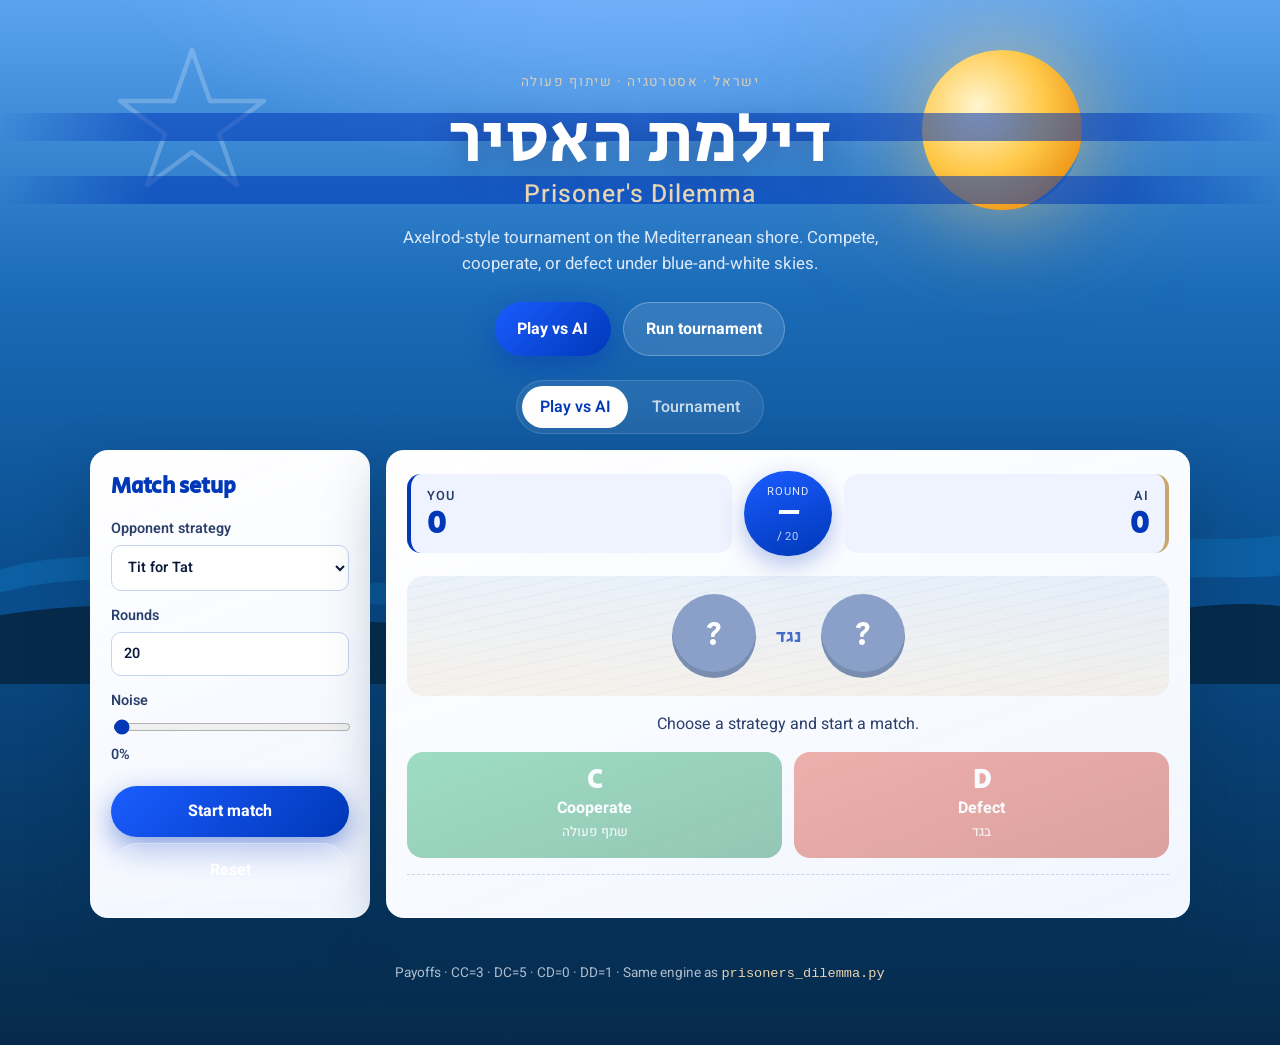
==== docs/index.html @ a9bf6294 "Host browser UI on GitHub Pages via docs/ Co-authored-by: Cursor <cursoragent@cursor.com>" ====
<!DOCTYPE html>
<html lang="en">
<head>
  <meta charset="UTF-8" />
  <meta name="viewport" content="width=device-width, initial-scale=1" />
  <title>דילמת האסיר · Prisoner's Dilemma</title>
  <link rel="preconnect" href="https://fonts.googleapis.com" />
  <link rel="preconnect" href="https://fonts.gstatic.com" crossorigin />
  <link href="https://fonts.googleapis.com/css2?family=Heebo:wght@400;500;700;800&family=Secular+One&display=swap" rel="stylesheet" />
  <link rel="stylesheet" href="styles.css" />
</head>
<body>
  <div class="sky" aria-hidden="true">
    <div class="sun"></div>
    <svg class="star-field" viewBox="0 0 120 120" xmlns="http://www.w3.org/2000/svg">
      <polygon class="magen" points="60,8 72,42 108,42 78,64 90,98 60,76 30,98 42,64 12,42 48,42" />
    </svg>
    <div class="flag-band flag-band-top"></div>
    <div class="flag-band flag-band-bottom"></div>
  </div>

  <svg class="coast" viewBox="0 0 1440 220" preserveAspectRatio="none" aria-hidden="true">
    <path class="wave wave-back" d="M0,120 C180,80 360,160 540,120 C720,80 900,160 1080,120 C1260,80 1380,100 1440,90 L1440,220 L0,220 Z" />
    <path class="wave wave-mid" d="M0,140 C200,100 400,180 600,140 C800,100 1000,180 1200,140 C1320,120 1400,130 1440,125 L1440,220 L0,220 Z" />
    <path class="wave wave-front" d="M0,160 C240,130 420,190 660,160 C900,130 1100,190 1320,155 C1380,148 1420,150 1440,152 L1440,220 L0,220 Z" />
  </svg>

  <header class="hero">
    <p class="eyebrow" lang="he">ישראל · אסטרטגיה · שיתוף פעולה</p>
    <h1>
      <span class="he" lang="he">דילמת האסיר</span>
      <span class="en">Prisoner's Dilemma</span>
    </h1>
    <p class="lede">Axelrod-style tournament on the Mediterranean shore. Compete, cooperate, or defect under blue-and-white skies.</p>
    <div class="hero-cta">
      <button type="button" class="btn btn-primary" data-mode="play">Play vs AI</button>
      <button type="button" class="btn btn-ghost" data-mode="tournament">Run tournament</button>
    </div>
  </header>

  <main>
    <nav class="tabs" role="tablist">
      <button type="button" class="tab is-active" role="tab" aria-selected="true" data-panel="play">Play vs AI</button>
      <button type="button" class="tab" role="tab" aria-selected="false" data-panel="tournament">Tournament</button>
    </nav>

    <section id="panel-play" class="panel is-active" role="tabpanel">
      <div class="play-layout">
        <aside class="card controls">
          <h2>Match setup</h2>
          <label>
            Opponent strategy
            <select id="opponent">
              <option value="Tit for Tat" selected>Tit for Tat</option>
              <option value="Tit for Two Tats">Tit for Two Tats</option>
              <option value="Grim Trigger">Grim Trigger</option>
              <option value="Pavlov">Pavlov</option>
              <option value="Always Cooperate">Always Cooperate</option>
              <option value="Always Defect">Always Defect</option>
              <option value="Suspicious Tit for Tat">Suspicious Tit for Tat</option>
              <option value="Random">Random</option>
            </select>
          </label>
          <label>
            Rounds
            <input id="play-rounds" type="number" min="1" max="500" value="20" />
          </label>
          <label>
            Noise
            <input id="play-noise" type="range" min="0" max="0.3" step="0.01" value="0" />
            <span id="play-noise-label">0%</span>
          </label>
          <button type="button" class="btn btn-primary" id="start-match">Start match</button>
          <button type="button" class="btn btn-ghost" id="reset-match">Reset</button>
        </aside>

        <div class="arena card">
          <div class="scoreboard">
            <div class="score you">
              <span class="label">You</span>
              <strong id="score-you">0</strong>
            </div>
            <div class="round-badge">
              <span>Round</span>
              <strong id="round-num">—</strong>
              <span class="of">/ <span id="round-total">20</span></span>
            </div>
            <div class="score ai">
              <span class="label" id="ai-label">AI</span>
              <strong id="score-ai">0</strong>
            </div>
          </div>

          <div class="move-stage" id="move-stage">
            <div class="token you-token" id="you-token">?</div>
            <div class="vs" lang="he">נגד</div>
            <div class="token ai-token" id="ai-token">?</div>
          </div>

          <p class="status" id="play-status">Choose a strategy and start a match.</p>

          <div class="actions" id="actions">
            <button type="button" class="btn btn-coop" id="btn-c" disabled>
              <span class="glyph">C</span>
              Cooperate
              <small lang="he">שתף פעולה</small>
            </button>
            <button type="button" class="btn btn-defect" id="btn-d" disabled>
              <span class="glyph">D</span>
              Defect
              <small lang="he">בגד</small>
            </button>
          </div>

          <div class="history" id="history" aria-live="polite"></div>
        </div>
      </div>
    </section>

    <section id="panel-tournament" class="panel" role="tabpanel" hidden>
      <div class="tour-layout">
        <aside class="card controls">
          <h2>Tournament</h2>
          <label>
            Rounds per match
            <input id="t-rounds" type="number" min="1" max="2000" value="200" />
          </label>
          <label>
            Noise
            <input id="t-noise" type="range" min="0" max="0.3" step="0.01" value="0" />
            <span id="t-noise-label">0%</span>
          </label>
          <label>
            Seed (optional)
            <input id="t-seed" type="number" placeholder="e.g. 42" />
          </label>
          <button type="button" class="btn btn-primary" id="run-tournament">Run tournament</button>
        </aside>

        <div class="card board">
          <h2>Leaderboard</h2>
          <p class="board-note" lang="he">לוח תוצאות · eight classic strategies</p>
          <ol id="leaderboard" class="leaderboard">
            <li class="empty">Press <strong>Run tournament</strong> to rank the strategies.</li>
          </ol>
        </div>
      </div>
    </section>
  </main>

  <footer>
    <p>Payoffs · CC=3 · DC=5 · CD=0 · DD=1 · Same engine as <code>prisoners_dilemma.py</code></p>
  </footer>

  <script src="game.js"></script>
</body>
</html>
---- docs/styles.css ----
:root {
  --flag-blue: #0038b8;
  --flag-blue-bright: #1a5cff;
  --flag-blue-soft: #4d7fff;
  --white: #f7f9ff;
  --ink: #0b1a3a;
  --ink-soft: #2a3f6b;
  --sand: #e8d4b0;
  --stone: #c9a66b;
  --sea: #0a4d8c;
  --sea-deep: #062a4a;
  --olive: #3d6b4f;
  --coop: #1f8a5b;
  --defect: #c0392b;
  --glow: rgba(255, 214, 120, 0.45);
  --radius: 18px;
  --shadow: 0 24px 60px rgba(6, 42, 74, 0.35);
  font-family: "Heebo", system-ui, sans-serif;
  color: var(--ink);
  background: var(--sea-deep);
}

*,
*::before,
*::after {
  box-sizing: border-box;
}

html,
body {
  margin: 0;
  min-height: 100%;
}

body {
  position: relative;
  overflow-x: hidden;
  background:
    radial-gradient(ellipse 80% 50% at 50% -10%, #7eb6ff 0%, transparent 55%),
    linear-gradient(180deg, #5aa3ef 0%, #1a6bb8 28%, #0a4d8c 55%, #062a4a 100%);
  color: var(--white);
}

.sky {
  position: absolute;
  inset: 0 0 auto 0;
  height: 70vh;
  pointer-events: none;
  overflow: hidden;
  z-index: 0;
}

.sun {
  position: absolute;
  top: 8%;
  left: 72%;
  width: clamp(80px, 14vw, 160px);
  height: clamp(80px, 14vw, 160px);
  border-radius: 50%;
  background: radial-gradient(circle at 35% 35%, #fff6d0, #ffc94a 45%, #f09a1a 75%, transparent 76%);
  box-shadow: 0 0 80px var(--glow), 0 0 160px rgba(255, 180, 60, 0.35);
  animation: sun-rise 1.4s ease-out both;
}

.star-field {
  position: absolute;
  top: 6%;
  left: 8%;
  width: clamp(90px, 16vw, 180px);
  opacity: 0.22;
  animation: spin-slow 48s linear infinite;
}

.magen {
  fill: none;
  stroke: #fff;
  stroke-width: 3;
  stroke-linejoin: round;
}

.flag-band {
  position: absolute;
  left: 0;
  right: 0;
  height: 28px;
  background: linear-gradient(90deg, transparent, var(--flag-blue) 12%, var(--flag-blue) 88%, transparent);
  opacity: 0.55;
}

.flag-band-top {
  top: 18%;
}

.flag-band-bottom {
  top: 28%;
}

.coast {
  position: absolute;
  left: 0;
  right: 0;
  top: 48vh;
  width: 100%;
  height: 28vh;
  z-index: 0;
  pointer-events: none;
}

.wave {
  animation: drift 9s ease-in-out infinite alternate;
}

.wave-back {
  fill: #0d5fa3;
  animation-duration: 12s;
}

.wave-mid {
  fill: #0a4d8c;
  animation-duration: 9s;
  animation-delay: -2s;
}

.wave-front {
  fill: #062a4a;
  animation-duration: 7s;
  animation-delay: -4s;
}

.hero,
main,
footer {
  position: relative;
  z-index: 1;
  width: min(1100px, calc(100% - 2rem));
  margin-inline: auto;
}

.hero {
  padding: clamp(3rem, 8vh, 5.5rem) 0 1.5rem;
  text-align: center;
}

.eyebrow {
  margin: 0 0 0.75rem;
  font-size: 0.85rem;
  letter-spacing: 0.12em;
  text-transform: uppercase;
  color: var(--sand);
  opacity: 0.9;
}

.hero h1 {
  margin: 0;
  display: grid;
  gap: 0.2rem;
  line-height: 1.05;
}

.hero .he {
  font-family: "Secular One", "Heebo", sans-serif;
  font-size: clamp(2.6rem, 8vw, 4.4rem);
  font-weight: 400;
  color: #fff;
  text-shadow: 0 6px 30px rgba(0, 30, 80, 0.45);
}

.hero .en {
  font-size: clamp(1.1rem, 3vw, 1.55rem);
  font-weight: 500;
  color: var(--sand);
  letter-spacing: 0.04em;
}

.lede {
  margin: 1.1rem auto 1.6rem;
  max-width: 34rem;
  font-size: 1.05rem;
  line-height: 1.55;
  color: rgba(247, 249, 255, 0.88);
}

.hero-cta {
  display: flex;
  flex-wrap: wrap;
  gap: 0.75rem;
  justify-content: center;
}

.btn {
  appearance: none;
  border: 0;
  border-radius: 999px;
  padding: 0.85rem 1.4rem;
  font: inherit;
  font-weight: 700;
  cursor: pointer;
  transition: transform 0.18s ease, box-shadow 0.18s ease, background 0.18s ease;
}

.btn:disabled {
  opacity: 0.45;
  cursor: not-allowed;
  transform: none;
}

.btn:not(:disabled):hover {
  transform: translateY(-2px);
}

.btn-primary {
  background: linear-gradient(135deg, var(--flag-blue-bright), var(--flag-blue));
  color: #fff;
  box-shadow: 0 10px 28px rgba(0, 56, 184, 0.45);
}

.btn-ghost {
  background: rgba(255, 255, 255, 0.12);
  color: #fff;
  border: 1px solid rgba(255, 255, 255, 0.28);
  backdrop-filter: blur(8px);
}

.btn-coop {
  flex: 1;
  min-width: 140px;
  display: grid;
  gap: 0.15rem;
  justify-items: center;
  background: linear-gradient(160deg, #2db87a, var(--coop));
  color: #fff;
  border-radius: 16px;
  padding: 1rem;
}

.btn-defect {
  flex: 1;
  min-width: 140px;
  display: grid;
  gap: 0.15rem;
  justify-items: center;
  background: linear-gradient(160deg, #e25545, var(--defect));
  color: #fff;
  border-radius: 16px;
  padding: 1rem;
}

.btn .glyph {
  font-family: "Secular One", sans-serif;
  font-size: 1.6rem;
  line-height: 1;
}

.btn small {
  font-weight: 500;
  opacity: 0.85;
}

.tabs {
  display: flex;
  gap: 0.4rem;
  padding: 0.35rem;
  margin-bottom: 1rem;
  background: rgba(255, 255, 255, 0.08);
  border: 1px solid rgba(255, 255, 255, 0.14);
  border-radius: 999px;
  width: fit-content;
  margin-inline: auto;
}

.tab {
  border: 0;
  background: transparent;
  color: rgba(255, 255, 255, 0.75);
  font: inherit;
  font-weight: 600;
  padding: 0.55rem 1.1rem;
  border-radius: 999px;
  cursor: pointer;
}

.tab.is-active {
  background: #fff;
  color: var(--flag-blue);
}

.panel {
  display: none;
  animation: fade-up 0.45s ease both;
}

.panel.is-active {
  display: block;
}

.play-layout,
.tour-layout {
  display: grid;
  grid-template-columns: minmax(220px, 280px) 1fr;
  gap: 1rem;
}

@media (max-width: 800px) {
  .play-layout,
  .tour-layout {
    grid-template-columns: 1fr;
  }
}

.card {
  background:
    linear-gradient(160deg, rgba(255, 255, 255, 0.96), rgba(240, 245, 255, 0.92)),
    #fff;
  color: var(--ink);
  border-radius: var(--radius);
  padding: 1.25rem;
  box-shadow: var(--shadow);
  border: 1px solid rgba(255, 255, 255, 0.5);
}

.controls h2,
.board h2 {
  margin: 0 0 1rem;
  font-family: "Secular One", "Heebo", sans-serif;
  font-size: 1.35rem;
  color: var(--flag-blue);
}

.controls label {
  display: grid;
  gap: 0.35rem;
  margin-bottom: 0.9rem;
  font-size: 0.9rem;
  font-weight: 600;
  color: var(--ink-soft);
}

.controls input,
.controls select {
  width: 100%;
  border: 1.5px solid #c8d4ef;
  border-radius: 10px;
  padding: 0.65rem 0.75rem;
  font: inherit;
  background: #fff;
  color: var(--ink);
}

.controls input[type="range"] {
  padding: 0;
  accent-color: var(--flag-blue);
}

.controls .btn {
  width: 100%;
  margin-top: 0.4rem;
}

.scoreboard {
  display: grid;
  grid-template-columns: 1fr auto 1fr;
  align-items: center;
  gap: 0.75rem;
  margin-bottom: 1.25rem;
}

.score {
  display: grid;
  gap: 0.15rem;
  padding: 0.85rem 1rem;
  border-radius: 14px;
  background: #eef3ff;
}

.score.you {
  text-align: start;
  border-inline-start: 4px solid var(--flag-blue);
}

.score.ai {
  text-align: end;
  border-inline-end: 4px solid var(--stone);
}

.score .label {
  font-size: 0.8rem;
  font-weight: 600;
  color: var(--ink-soft);
  text-transform: uppercase;
  letter-spacing: 0.06em;
}

.score strong {
  font-family: "Secular One", sans-serif;
  font-size: 2rem;
  color: var(--flag-blue);
  line-height: 1;
}

.round-badge {
  display: grid;
  justify-items: center;
  gap: 0.1rem;
  min-width: 88px;
  padding: 0.7rem 0.9rem;
  border-radius: 999px;
  background: linear-gradient(160deg, var(--flag-blue-bright), var(--flag-blue));
  color: #fff;
  box-shadow: 0 8px 24px rgba(0, 56, 184, 0.3);
}

.round-badge span {
  font-size: 0.7rem;
  letter-spacing: 0.08em;
  text-transform: uppercase;
  opacity: 0.85;
}

.round-badge strong {
  font-family: "Secular One", sans-serif;
  font-size: 1.5rem;
  line-height: 1;
}

.round-badge .of {
  font-size: 0.75rem;
  opacity: 0.85;
  text-transform: none;
  letter-spacing: 0;
}

.move-stage {
  display: flex;
  align-items: center;
  justify-content: center;
  gap: 1.25rem;
  min-height: 120px;
  margin-bottom: 1rem;
  padding: 1rem;
  border-radius: 16px;
  background:
    linear-gradient(180deg, rgba(26, 107, 184, 0.08), rgba(232, 212, 176, 0.25)),
    repeating-linear-gradient(
      -12deg,
      transparent,
      transparent 10px,
      rgba(0, 56, 184, 0.04) 10px,
      rgba(0, 56, 184, 0.04) 11px
    );
}

.token {
  width: 84px;
  height: 84px;
  border-radius: 50%;
  display: grid;
  place-items: center;
  font-family: "Secular One", sans-serif;
  font-size: 2rem;
  color: #fff;
  background: #8aa0c8;
  box-shadow: inset 0 -6px 0 rgba(0, 0, 0, 0.12);
  transition: transform 0.25s ease, background 0.25s ease;
}

.token.is-c {
  background: linear-gradient(160deg, #2db87a, var(--coop));
  transform: scale(1.05);
}

.token.is-d {
  background: linear-gradient(160deg, #e25545, var(--defect));
  transform: scale(1.05);
}

.token.is-pulse {
  animation: pulse 0.45s ease;
}

.vs {
  font-family: "Secular One", sans-serif;
  font-size: 1.2rem;
  color: var(--flag-blue);
  opacity: 0.7;
}

.status {
  text-align: center;
  margin: 0 0 1rem;
  color: var(--ink-soft);
  min-height: 1.4em;
}

.actions {
  display: flex;
  flex-wrap: wrap;
  gap: 0.75rem;
  margin-bottom: 1rem;
}

.history {
  display: flex;
  flex-wrap: wrap;
  gap: 0.35rem;
  max-height: 140px;
  overflow: auto;
  padding-top: 0.5rem;
  border-top: 1px dashed #c8d4ef;
}

.chip {
  display: inline-flex;
  align-items: center;
  gap: 0.25rem;
  padding: 0.25rem 0.5rem;
  border-radius: 999px;
  font-size: 0.75rem;
  font-weight: 700;
  background: #eef3ff;
  color: var(--ink-soft);
  animation: fade-up 0.3s ease both;
}

.chip .c {
  color: var(--coop);
}

.chip .d {
  color: var(--defect);
}

.board-note {
  margin: -0.5rem 0 1rem;
  color: var(--ink-soft);
  font-size: 0.9rem;
}

.leaderboard {
  list-style: none;
  margin: 0;
  padding: 0;
  display: grid;
  gap: 0.65rem;
}

.leaderboard .empty {
  color: var(--ink-soft);
  padding: 1rem 0;
}

.row {
  display: grid;
  grid-template-columns: 2.2rem 1fr auto;
  gap: 0.75rem;
  align-items: center;
  padding: 0.75rem 0.85rem;
  border-radius: 12px;
  background: #eef3ff;
  position: relative;
  overflow: hidden;
  animation: fade-up 0.4s ease both;
}

.row::before {
  content: "";
  position: absolute;
  inset: 0 auto 0 0;
  width: var(--pct, 0%);
  background: linear-gradient(90deg, rgba(0, 56, 184, 0.18), rgba(26, 92, 255, 0.08));
  pointer-events: none;
}

.row.rank-1 {
  background: linear-gradient(90deg, #fff3cc, #eef3ff);
  box-shadow: inset 0 0 0 1.5px rgba(201, 166, 107, 0.55);
}

.rank {
  font-family: "Secular One", sans-serif;
  font-size: 1.2rem;
  color: var(--flag-blue);
  z-index: 1;
}

.name {
  font-weight: 700;
  z-index: 1;
}

.stats {
  text-align: end;
  font-size: 0.85rem;
  color: var(--ink-soft);
  z-index: 1;
}

.stats strong {
  display: block;
  color: var(--ink);
  font-size: 1rem;
}

footer {
  padding: 2rem 0 3rem;
  text-align: center;
  color: rgba(247, 249, 255, 0.7);
  font-size: 0.85rem;
}

footer code {
  color: var(--sand);
}

@keyframes sun-rise {
  from {
    transform: translateY(30px) scale(0.85);
    opacity: 0;
  }
  to {
    transform: none;
    opacity: 1;
  }
}

@keyframes spin-slow {
  to {
    transform: rotate(360deg);
  }
}

@keyframes drift {
  from {
    transform: translateX(-18px);
  }
  to {
    transform: translateX(18px);
  }
}

@keyframes fade-up {
  from {
    opacity: 0;
    transform: translateY(10px);
  }
  to {
    opacity: 1;
    transform: none;
  }
}

@keyframes pulse {
  0% {
    transform: scale(1);
  }
  50% {
    transform: scale(1.12);
  }
  100% {
    transform: scale(1.05);
  }
}
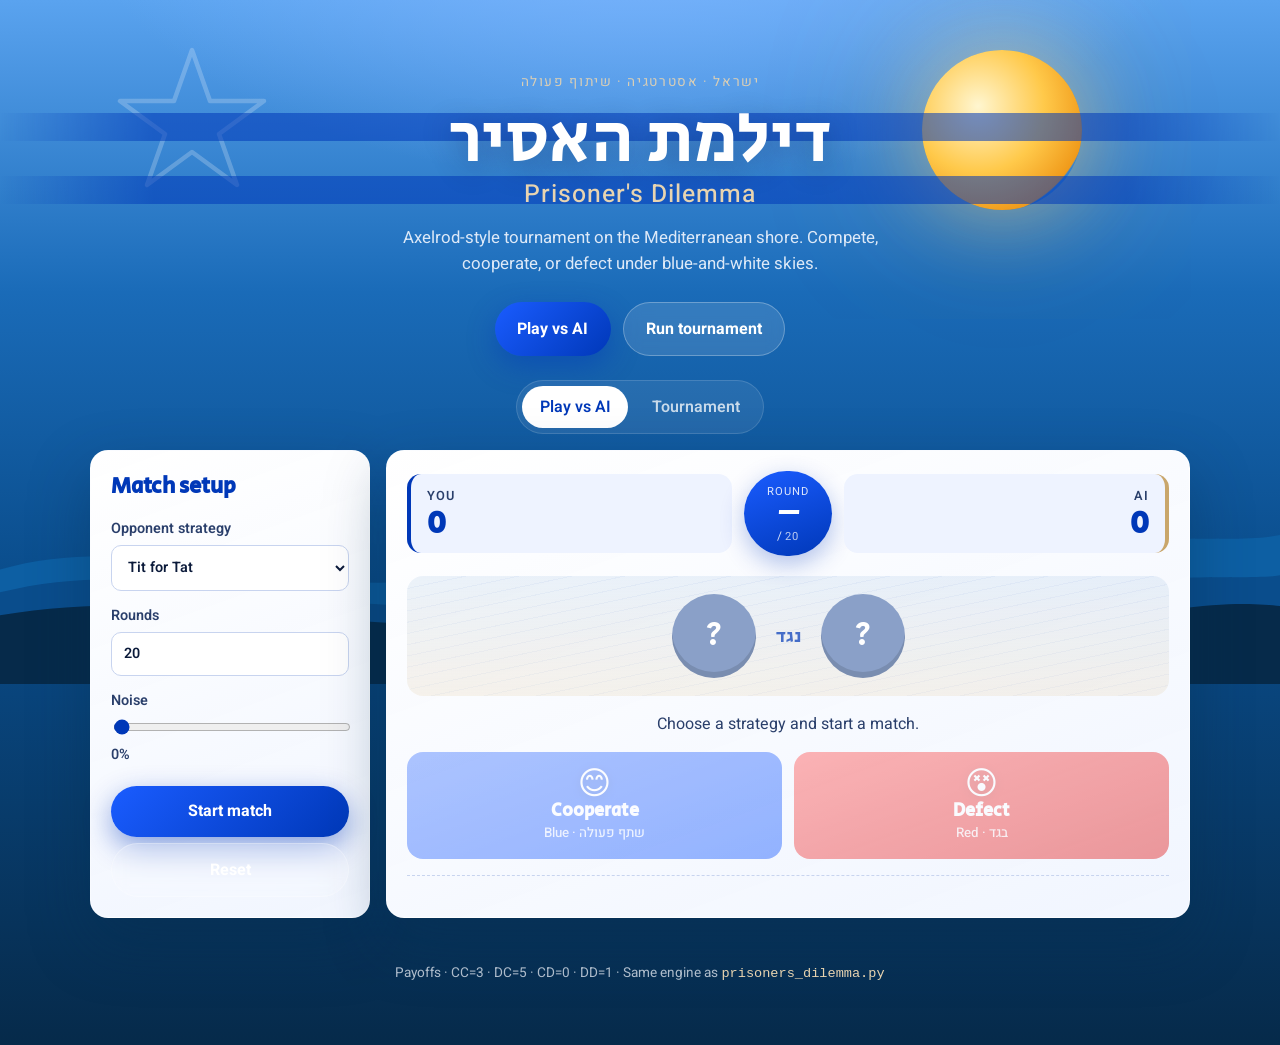
==== commit f06965e4: "Use blue smiley for cooperate and red cross-face for defect. Co-authored-by: Cursor <cursoragent@cur" ====
--- a/docs/index.html
+++ b/docs/index.html
@@ -101,14 +101,14 @@
 
           <div class="actions" id="actions">
             <button type="button" class="btn btn-coop" id="btn-c" disabled>
-              <span class="glyph">C</span>
-              Cooperate
-              <small lang="he">שתף פעולה</small>
+              <span class="face" aria-hidden="true">😊</span>
+              <span class="glyph">Cooperate</span>
+              <small>Blue · שתף פעולה</small>
             </button>
             <button type="button" class="btn btn-defect" id="btn-d" disabled>
-              <span class="glyph">D</span>
-              Defect
-              <small lang="he">בגד</small>
+              <span class="face" aria-hidden="true">😵</span>
+              <span class="glyph">Defect</span>
+              <small>Red · בגד</small>
             </button>
           </div>
 
--- a/docs/styles.css
+++ b/docs/styles.css
@@ -10,8 +10,8 @@
   --sea: #0a4d8c;
   --sea-deep: #062a4a;
   --olive: #3d6b4f;
-  --coop: #1f8a5b;
-  --defect: #c0392b;
+  --coop: #1a5cff;
+  --defect: #e02020;
   --glow: rgba(255, 214, 120, 0.45);
   --radius: 18px;
   --shadow: 0 24px 60px rgba(6, 42, 74, 0.35);
@@ -227,7 +227,7 @@
   display: grid;
   gap: 0.15rem;
   justify-items: center;
-  background: linear-gradient(160deg, #2db87a, var(--coop));
+  background: linear-gradient(160deg, #4d7fff, var(--coop));
   color: #fff;
   border-radius: 16px;
   padding: 1rem;
@@ -239,15 +239,21 @@
   display: grid;
   gap: 0.15rem;
   justify-items: center;
-  background: linear-gradient(160deg, #e25545, var(--defect));
+  background: linear-gradient(160deg, #ff5a5a, var(--defect));
   color: #fff;
   border-radius: 16px;
   padding: 1rem;
 }
 
+.btn .face {
+  font-size: 2rem;
+  line-height: 1;
+  filter: drop-shadow(0 2px 4px rgba(0, 0, 0, 0.2));
+}
+
 .btn .glyph {
   font-family: "Secular One", sans-serif;
-  font-size: 1.6rem;
+  font-size: 1.15rem;
   line-height: 1;
 }
 
@@ -464,13 +470,15 @@
 }
 
 .token.is-c {
-  background: linear-gradient(160deg, #2db87a, var(--coop));
+  background: linear-gradient(160deg, #4d7fff, var(--coop));
   transform: scale(1.05);
+  font-size: 2.4rem;
 }
 
 .token.is-d {
-  background: linear-gradient(160deg, #e25545, var(--defect));
+  background: linear-gradient(160deg, #ff5a5a, var(--defect));
   transform: scale(1.05);
+  font-size: 2.4rem;
 }
 
 .token.is-pulse {
@@ -529,6 +537,10 @@
   color: var(--defect);
 }
 
+.chip .face {
+  font-size: 0.95rem;
+}
+
 .board-note {
   margin: -0.5rem 0 1rem;
   color: var(--ink-soft);
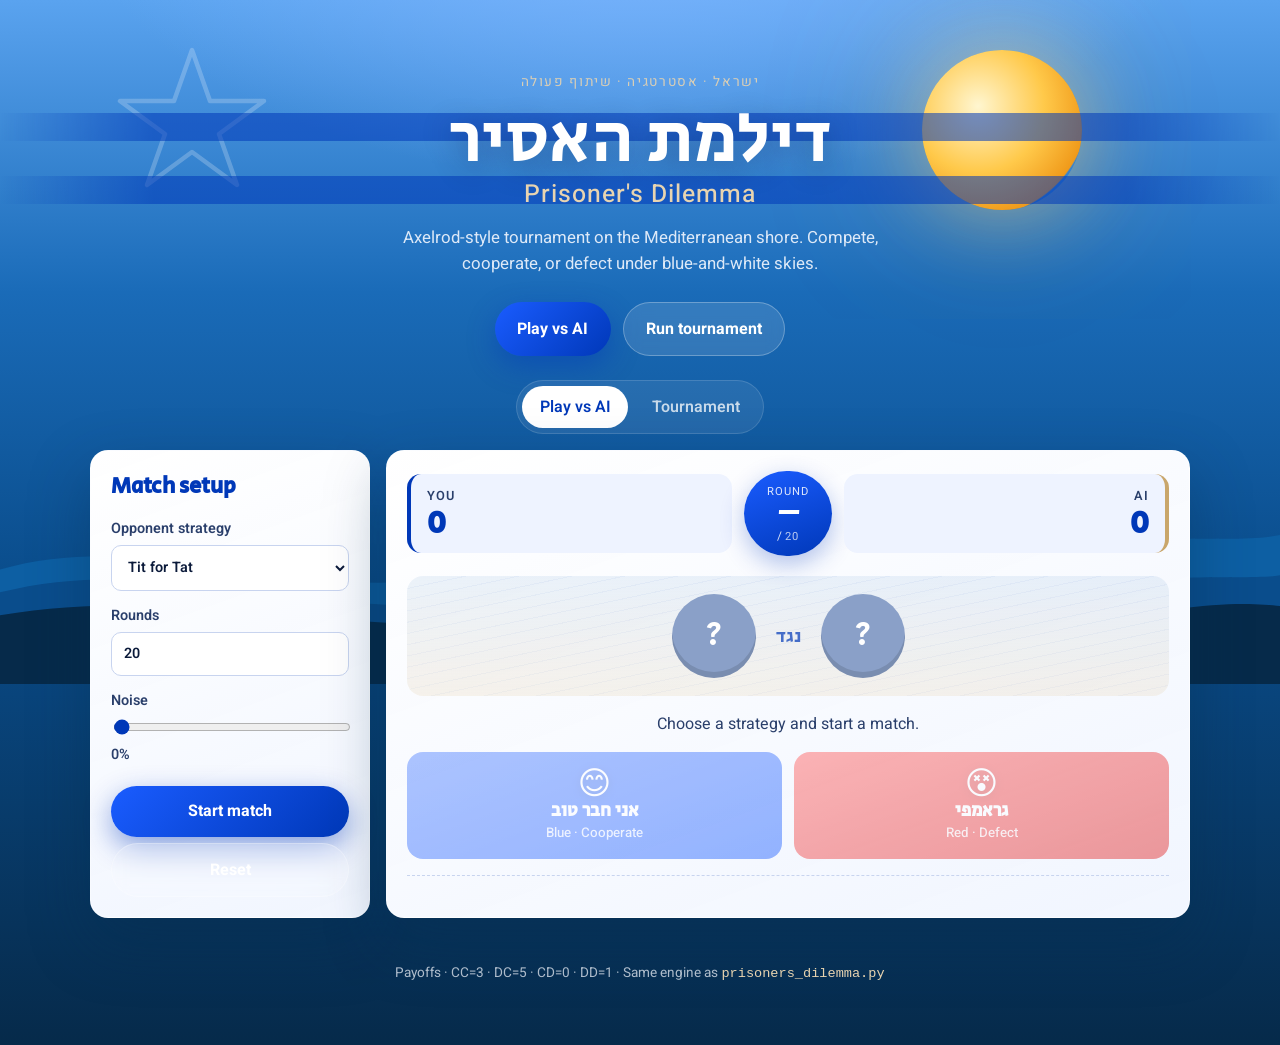
==== commit 4cb3105b: "Label cooperate and defect buttons in Hebrew. Co-authored-by: Cursor <cursoragent@cursor.com>" ====
--- a/docs/index.html
+++ b/docs/index.html
@@ -102,13 +102,13 @@
           <div class="actions" id="actions">
             <button type="button" class="btn btn-coop" id="btn-c" disabled>
               <span class="face" aria-hidden="true">😊</span>
-              <span class="glyph">Cooperate</span>
-              <small>Blue · שתף פעולה</small>
+              <span class="glyph" lang="he">אני חבר טוב</span>
+              <small>Blue · Cooperate</small>
             </button>
             <button type="button" class="btn btn-defect" id="btn-d" disabled>
               <span class="face" aria-hidden="true">😵</span>
-              <span class="glyph">Defect</span>
-              <small>Red · בגד</small>
+              <span class="glyph" lang="he">גראמפי</span>
+              <small>Red · Defect</small>
             </button>
           </div>
 
